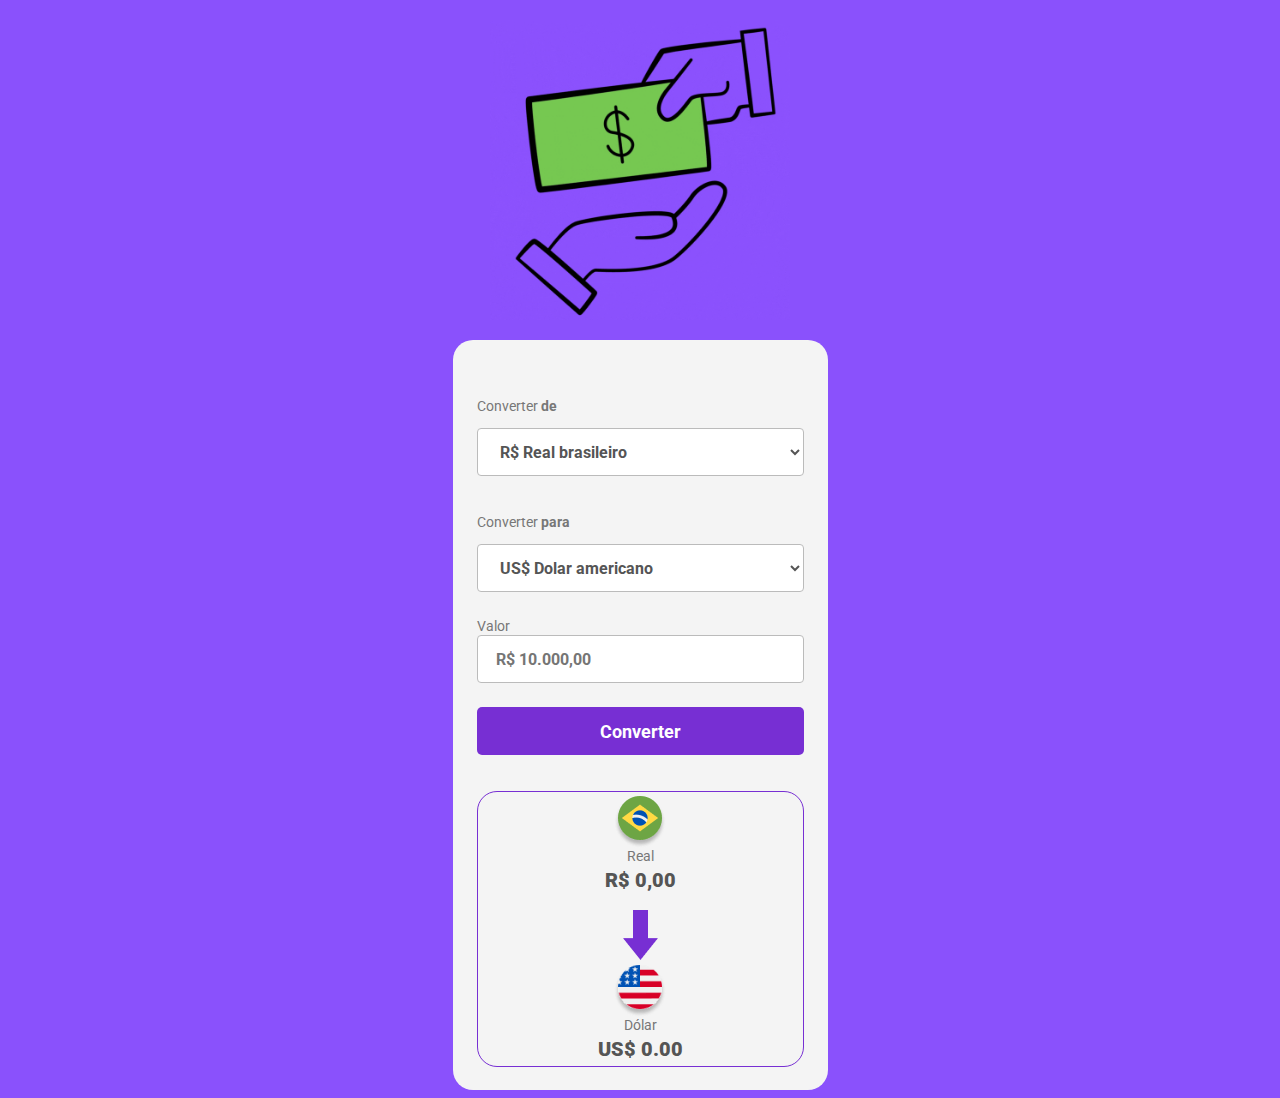
==== index.html @ 282e9d66 "Conversor de moedas" ====
<!DOCTYPE html>
<html lang="pt-br">

<head>
    <meta charset="UTF-8">
    <meta name="viewport" content="width=device-width, initial-scale=1.0">
    <link rel="preconnect" href="https://fonts.googleapis.com">
    <link rel="preconnect" href="https://fonts.gstatic.com" crossorigin>
    <link
        href="https://fonts.googleapis.com/css2?family=Montserrat:wght@400;500;600;700;900&family=Oswald&family=Poppins:wght@400;500;700&family=Roboto:wght@400;700&display=swap"
        rel="stylesheet">
        <link rel="stylesheet" href="conversor.css">
        
    <title>Document</title>
</head>

<body>
    <img class="logo" src="assets/logo.gif" alt="log-convert-money">
    <main>

        <label>
            <p>Converter <b>de</b></p>
            <select>

                <option><b>R$ Real brasileiro</b></option>

            </select>


        </label>

        <label>
            <p>Converter <b>para</b></p>
            <select>

                <option><b>US$ Dolar americano</b></option>
                <option><b>€ Euro</b></option>
                <option><b>£ Libra</b></option>

            </select>


        </label>

        <label>
            Valor
            <input class="input-currency" placeholder="R$ 10.000,00">
        </label>

        <button class="convert-button">Converter</button>

        <section>
           <div class="currency-box">
              <img src="assets/real.png" alt="logo-moeda-a-converter">
              <p class="currency">Real</p>
              <p class="currency-value-to-convert"><b>R$ 0,00</b></p>
           </div>
           <img class="arrow" src="assets/Vector.png" alt="seta">
           <div class="currency-box">
            <img src="assets/dolar.png" alt="logo-moeda-convertida">
            <p class="currency">Dólar</p>
            <p class="currency-value"><b>US$ 0.00</b></p>

         </div>
        

        </section>



    </main>

</body>
<script src="./conversor.js"></script>
</html>
---- conversor.css ----
* {
    margin: o;
    padding: 0;
    box-sizing: border-box;
    font-family: 'Roboto', sans-serif;
    outline: none;
}

body {
    background-color: #8A51FC;
}

.logo {
    width: 300px;
    display: block;
    margin: 20px auto;
}

main {
    width: 375px;
    border-radius: 20px;
    background: #F4F4F4;
    margin: 0 auto;
    padding: 44px 24px 23px;
}

label {
    color: #777;
    font-size: 14px;
    font-weight: 400;
}

select,
input {
    width: 100%;
    height: 48px;
    border-radius: 4px;
    border: 1px solid #BBB;
    background: #FFF;
    margin-bottom: 24px;
    padding-left: 18px;
    color: #555;
    font-size: 16px;
    font-weight: 700;
    cursor: pointer;
}

button {
    width: 100%;
    height: 48px;
    border-radius: 5px;
    background: #772FD3;
    color: #FFF;
    font-size: 18px;
    font-weight: 700;
    border: none;
    cursor: pointer;

}

button:hover {
    opacity: 0.8;

}

button:active {
    opacity: 0.6;
}

section {
    border-radius: 20px;
    border: 1px solid #772FD3;
    width: 327px;
    height: 276px;
    margin-top: 36px;
  padding-bottom: 0;

    display: flex;
    flex-direction: column;
    align-items: center;
}

.arrow{
    margin: -2px 0 1px 0;
}
.currency-box{
    display: flex;
    flex-direction: column;
    align-items: center;
    gap: 0;
}

.currency{

    color: #777;
    font-size: 14px;
    font-weight: 400;
    margin-top: 0;

}
.currency-value, .currency-value-to-convert{
    color: #555;
    font-size: 20px;
    font-weight: 700;
    margin-top: -10px;
}
img{
    margin-top: 4px;
}
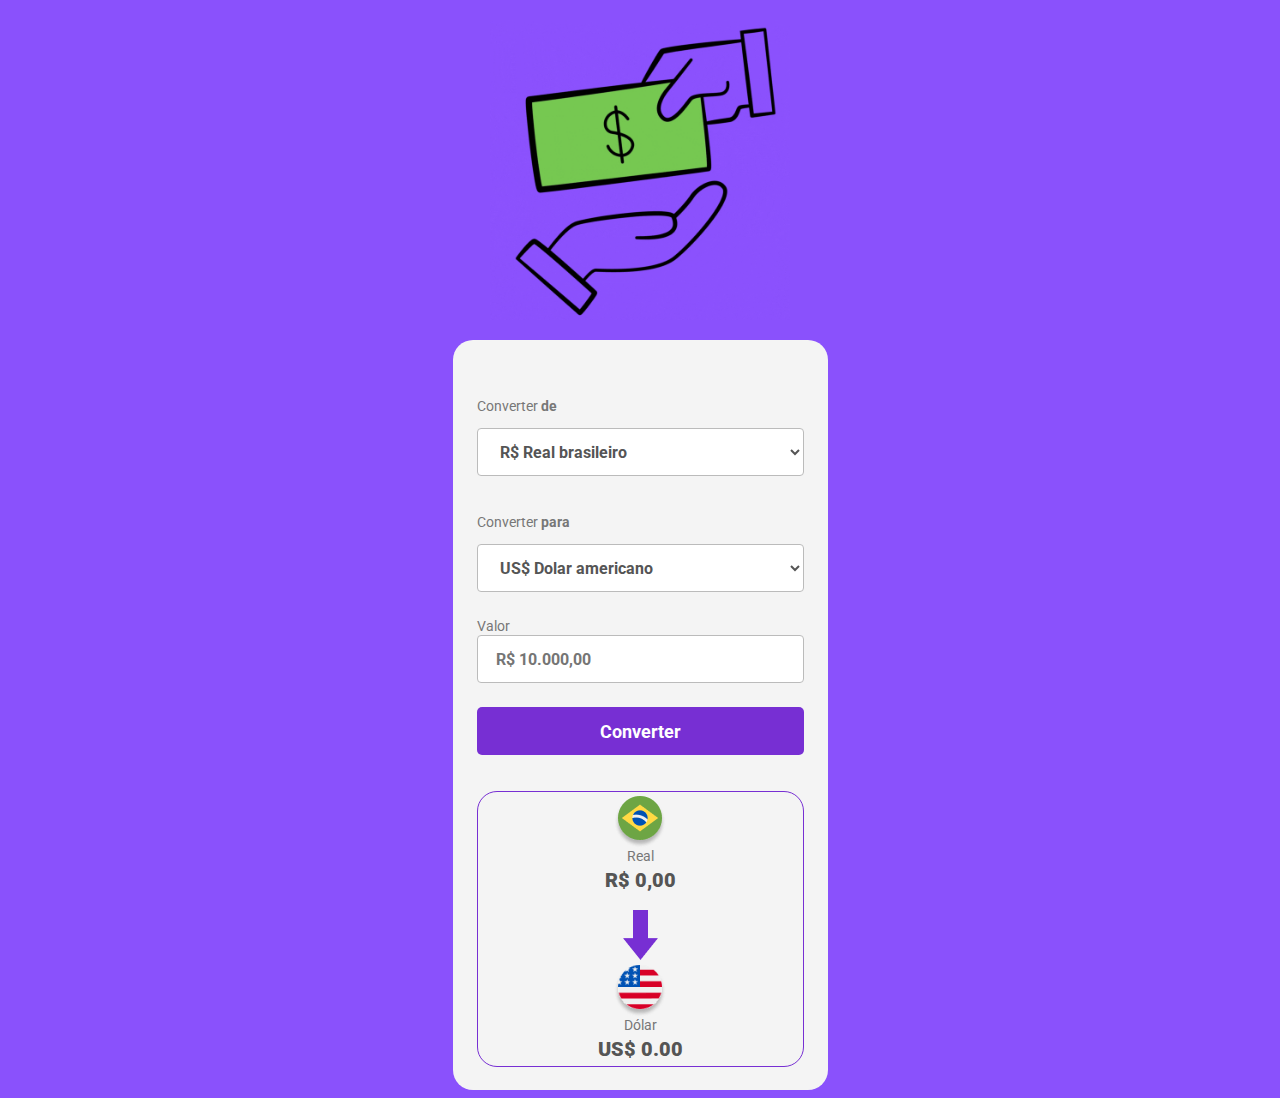
==== commit 18c50f62: "Conversor de moedas" ====
--- a/index.html
+++ b/index.html
@@ -31,11 +31,11 @@
 
         <label>
             <p>Converter <b>para</b></p>
-            <select>
+            <select class="currency-select">
 
-                <option><b>US$ Dolar americano</b></option>
-                <option><b>€ Euro</b></option>
-                <option><b>£ Libra</b></option>
+                <option value="dolar"><b>US$ Dolar americano</b></option>
+                <option value="euro"><b>€ Euro</b></option>
+                <option value="libra"><b>£ Libra</b></option>
 
             </select>
 
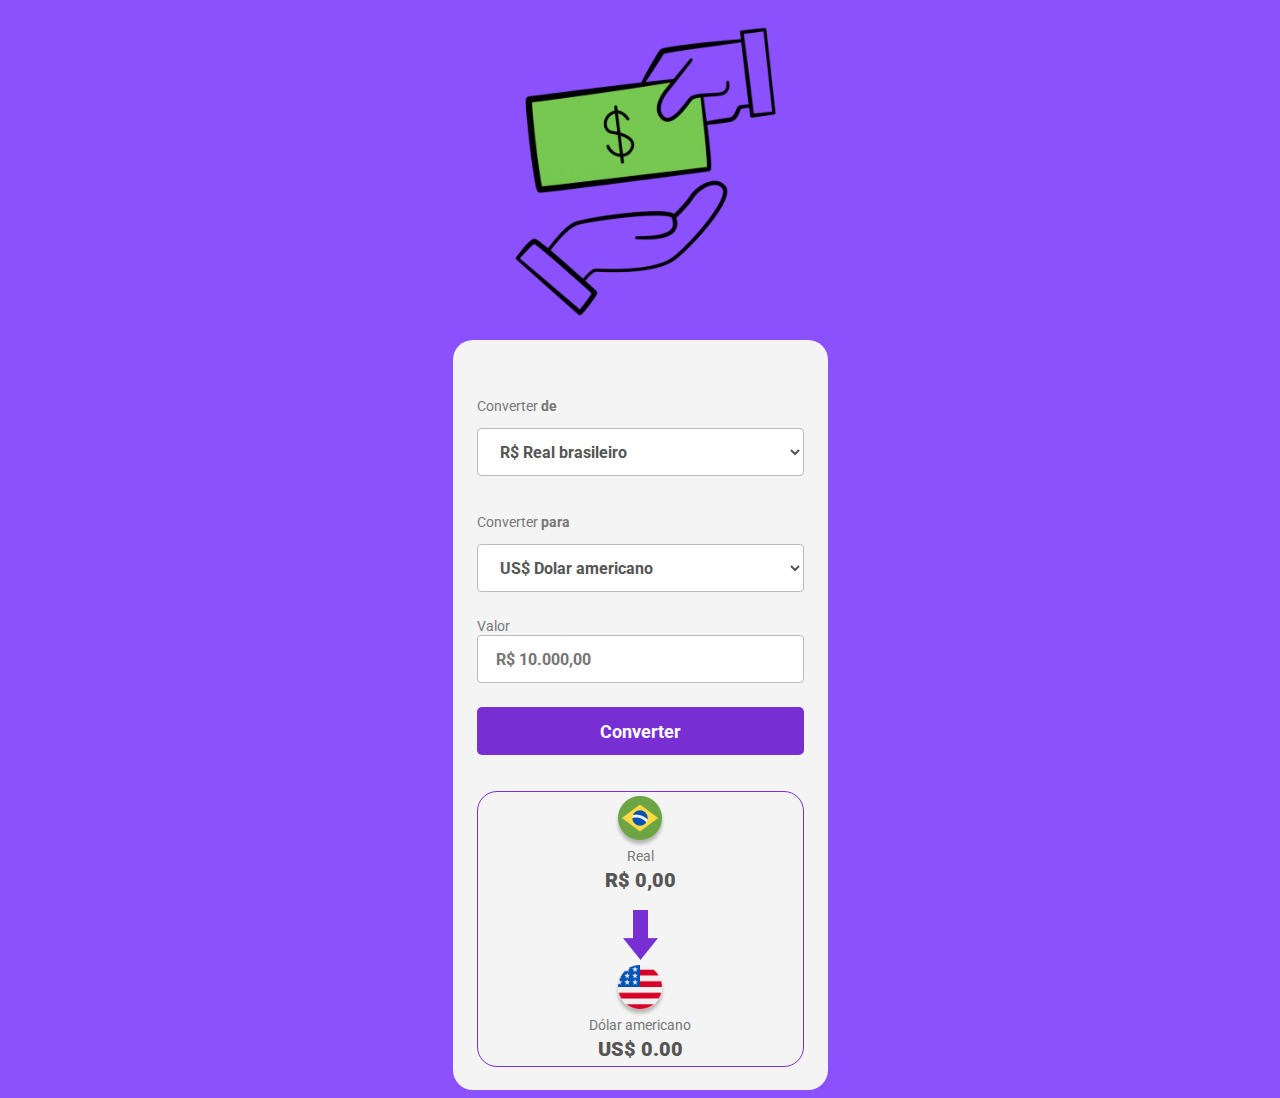
==== commit 2c37ebe5: "Conversor de moedas" ====
--- a/index.html
+++ b/index.html
@@ -57,8 +57,8 @@
            </div>
            <img class="arrow" src="assets/Vector.png" alt="seta">
            <div class="currency-box">
-            <img src="assets/dolar.png" alt="logo-moeda-convertida">
-            <p class="currency">Dólar</p>
+            <img class= "currency-img" src="assets/dolar.png" alt="logo-moeda-convertida">
+            <p class="currency" id="currency-name">Dólar americano</p>
             <p class="currency-value"><b>US$ 0.00</b></p>
 
          </div>
